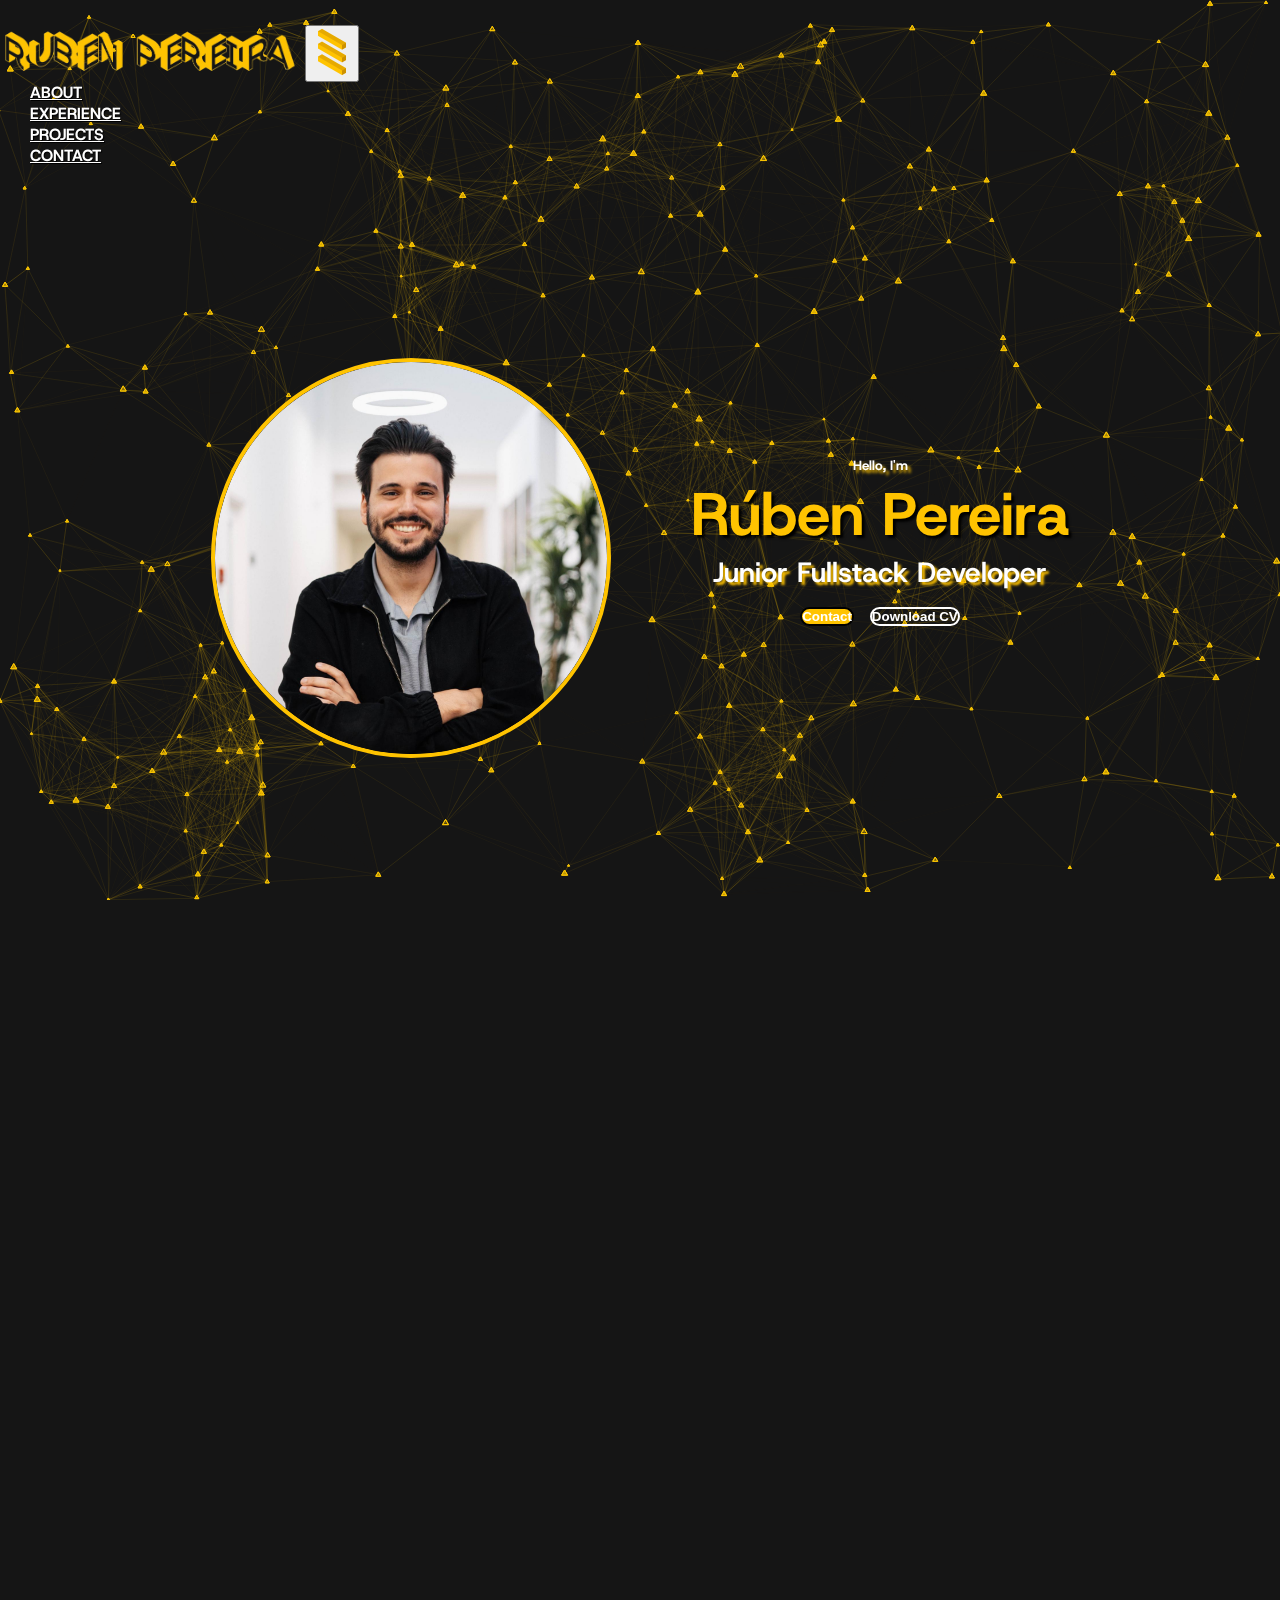
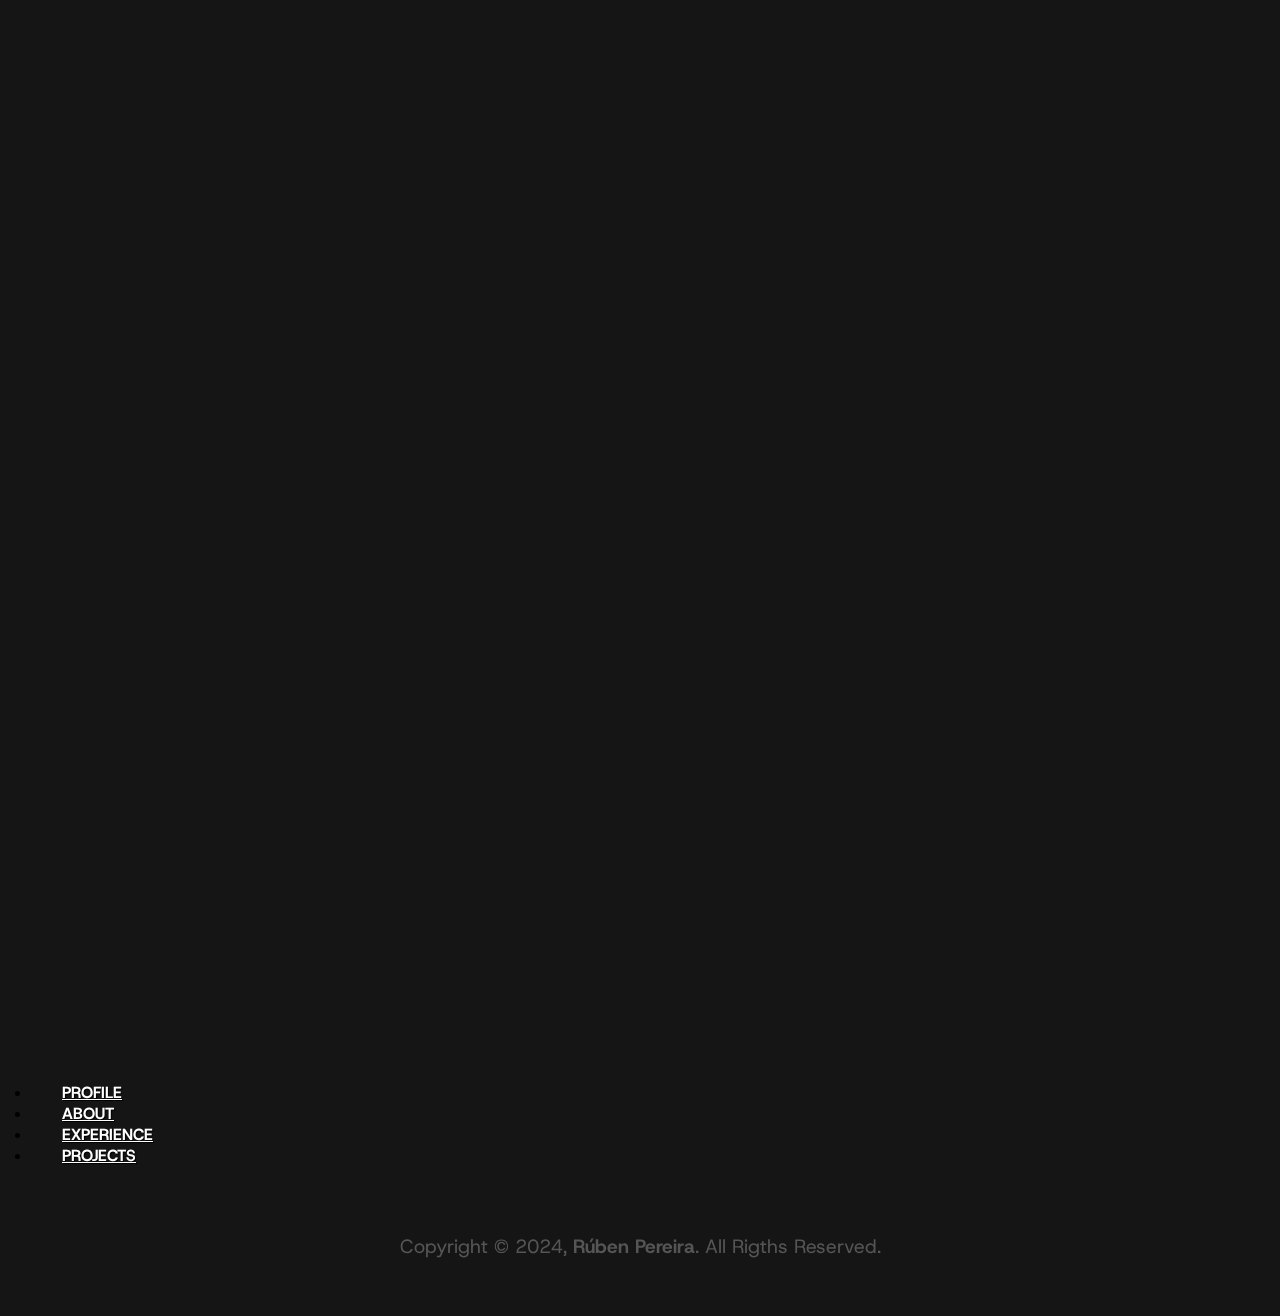
==== index.html @ df93c6d5 "WEB Individual Project" ====
<!DOCTYPE html>
<html lang="en">

<head>
  <meta charset="UTF-8" />
  <meta name="viewport" content="width=device-width, initial-scale=1.0" />
  <title>Rúben Pereira</title>
  <link rel="shortcut icon" href="./assets/favicon.ico" type="image/x-icon">
  <link rel="stylesheet" href="style.css" />
  <link rel="stylesheet" href="mediaqueries.css" />
  <link rel="stylesheet" href="https://cdn.jsdelivr.net/npm/bootstrap@4.6.2/dist/css/bootstrap.min.css" integrity="sha384-xOolHFLEh07PJGoPkLv1IbcEPTNtaed2xpHsD9ESMhqIYd0nLMwNLD69Npy4HI+N" crossorigin="anonymous">
  <link rel="preconnect" href="https://fonts.googleapis.com">
  <link rel="preconnect" href="https://fonts.gstatic.com" crossorigin>
  <link href="https://fonts.googleapis.com/css2?family=Grey+Qo&family=Host+Grotesk:ital,wght@0,300..800;1,300..800&display=swap" rel="stylesheet">
  <link rel="stylesheet" href="https://cdnjs.cloudflare.com/ajax/libs/font-awesome/6.6.0/css/all.min.css" integrity="sha512-Kc323vGBEqzTmouAECnVceyQqyqdsSiqLQISBL29aUW4U/M7pSPA/gEUZQqv1cwx4OnYxTxve5UMg5GT6L4JJg==" crossorigin="anonymous" referrerpolicy="no-referrer" />
  <link href="https://unpkg.com/aos@2.3.1/dist/aos.css" rel="stylesheet">
</head>

<body>
  <div id="bg"></div>

  <!-- Navigation Bar -->
  <nav class="navbar navbar-expand-lg container" id="navbar bar">
    <a class="navbar-brand" href="#"><img src="./assets/Logo.png" alt="Rúben Pereira" id="logo"></a>
    <button class="navbar-toggler" type="button" data-toggle="collapse" data-target="#collapsibleNavbar">
      <span><img src="./assets/Menu Bar.png" alt="Menu Bar" width="50px"></span>
    </button>
    <div class="collapse navbar-collapse" id="collapsibleNavbar">
      <ul class="navbar-nav">
        <li class="nav-item">
          <a class="nav-link" href="#about">ABOUT</a>
        </li>
        <li class="nav-item">
          <a class="nav-link" href="#experience">EXPERIENCE</a>
        </li>
        <li class="nav-item">
          <a class="nav-link" href="#projects">PROJECTS</a>
        </li>
        <li class="nav-item">
          <a class="nav-link" href="#contact">CONTACT</a>
        </li>
      </ul>
    </div>
  </nav>

  <!-- Profile Section -->
  <section id="profile">
    <div class="section__pic-container">
      <img src="./assets/Profile Pic.png" alt="Rúben Pereira" class="profile-pic" />
    </div>
    <div class="section__text">
      <h5 class="section__text__p1">Hello, I'm</h5>
      <h1 class="title">Rúben Pereira</h1>
      <p class="section__text__p2">Junior Fullstack Developer</p>
      <div class="btn-container">
        <button type="button" class="btn btn-color-1" onclick="window.location.href='./form.html'">Contact</button>
        <button type="button" class="btn btn-color-2" onclick="window.open('./assets/Curriculum Vitae.pdf')">Download CV</button>
      </div>
      <div id="socials-container">
        <a href="https://linkedin.com/in/rubengppereira/" id="socials-container"><i class="fa-brands fa-linkedin-in fa-2xl"></i></a>
        <a href="https://github.com/ruben8pereira" id="socials-container"><i class="fa-brands fa-github fa-2xl"></i></a>
      </div>
    </div>
  </section>

  <!-- About Section -->
  <section id="about" class="container" data-aos="fade-left" data-aos-duration="1500">
    <h5 class="section__text__p1">Get To Know More</h5>
    <h1 class="title">About Me</h1>
    <div class="section-container">
      <div class="section__pic-container">
        <img src="./assets/About Pic.png" alt="Rúben Pereira" class="about-pic">
      </div>
      <div class="about-details-container">
        <div class="about-containers">

          <!-- Experience Container -->
          <div class="details-container">
            <img src="./assets/Experience.png" alt="Experience" class="icon">
            <h3>Experience</h3>
            <p><1 year <br> Backend Development</p>
            <p><1 year <br> Frontend Development</p>
            <p><1 year <br> Fullstack Development</p>
          </div>

          <!-- Education Container -->
          <div class="details-container">
            <img src="./assets/Education.png" alt="Education" class="icon">
            <h3>Education</h3>
            <p>Software Developer at CESAE Digital</p>
            <p>Fullstack Programming Bootcamp at Code for All_</p>
            <p>Licentiate Degree in Biomedical Laboratory Sciences at Escola Superior de Saúde - P.PORTO</p>
          </div>
        </div>
        <div class="text-container">
          <p id="about-text">
            I'm a passionate Junior Fullstack Developer proficient in Java, JavaScript, HTML and CSS with a background
            in Biomedical Laboratory Sciences, combining a love for science and technology. <br>
            Enthusiastic about continuous learning, problem-solving, and contributing to innovative projects.
            Beyond coding, I indulge in video games, piano playing, and exploring new places. A sports and fantasy
            franchise enthusiast, drawing inspiration from Harry Potter, Star Wars, and The Lord of the Rings. <br>
            Eager to tackle complex challenges, always open to connecting for exciting collaborations and ready to put
            my diverse skills to work.
          </p>
        </div>
      </div>
    </div>
  </section>

  <!-- Experience Section -->
  <section id="experience" data-aos="fade-right" data-aos-duration="1500">
    <h5 class="section__text__p1">Explore My</h5>
    <h1 class="title">Experience</h1>
    <div class="row">

      <!-- Backend Development Card -->
      <div class="col-sm-6 mb-3 mb-sm-5">
        <div class="card details-container bg-warning experience-container">
          <div class="card-body">
            <h2 class="experience-sub-title">Backend Development</h2>
            <div class="article-container">
              <article>
                <img src="./assets/Checkmark.png" alt="Checkmark" class="icon" />
                <div>
                  <h3>Java</h3>
                  <p>Intermediate</p>
                </div>
              </article>
              <article>
                <img src="./assets/Checkmark.png" alt="Checkmark" class="icon" />
                <div>
                  <h3>MySQL</h3>
                  <p>Intermediate</p>
                </div>
              </article>
              <article>
                <img src="./assets/Checkmark.png" alt="Checkmark" class="icon" />
                <div>
                  <h3>Python</h3>
                  <p>Basic</p>
                </div>
              </article>
            </div>
          </div>
        </div>
      </div>

      <!-- Frontend Development Card -->
      <div class="col-sm-6">
        <div class="card details-container bg-warning experience-container">
          <div class="card-body">
            <h2 class="experience-sub-title">Frontend Development</h2>
            <div class="article-container">
              <article>
                <img src="./assets/Checkmark.png" alt="Checkmark" class="icon" />
                <div>
                  <h3>CSS</h3>
                  <p>Experienced</p>
                </div>
              </article>
              <article>
                <img src="./assets/Checkmark.png" alt="Checkmark" class="icon" />
                <div>
                  <h3>HTML</h3>
                  <p>Experienced</p>
                </div>
              </article>
              <article>
                <img src="./assets/Checkmark.png" alt="Checkmark" class="icon" />
                <div>
                  <h3>JavaScript</h3>
                  <p>Basic</p>
                </div>
              </article>
            </div>
          </div>
        </div>
      </div>
    </div>
  </section>

  <!-- Projects Section -->

  <section id="projects" data-aos="fade-left" data-aos-duration="1500">
    <h5 class="section__text__p1">Browse My Recent</h5>
    <h1 class="title">Projects</h1>
    <div class="experience-details-container">
      <div class="about-containers">
        <div class="details-container color-container">
          <div class="article-container">
            <img src="./assets/Map Editor.png" alt="Map Editor" class="project-img" />
          </div>
          <h2 class="experience-sub-title project-title">Map Editor</h2>
          <div class="btn-container">
            <button type="button" class="btn btn-dark" onclick="location.href='https://github.com/ruben8pereira/MapEditor'">GitHub</button>
          </div>
        </div>
        <div class="details-container color-container">
          <div class="article-container">
            <img src="./assets/Code Break Adventures.png" alt="Code Break Adventures" class="project-img" />
          </div>
          <h2 class="experience-sub-title project-title">Code Break Adventures</h2>
          <div class="btn-container">
            <button type="button" class="btn btn-dark" onclick="location.href='https://github.com/ruben8pereira/CodeBreakAdventures'">GitHub</button>
          </div>
        </div>
        <div class="details-container">
          <div class="article-container">
            <img src="./assets/TCP Chat.png" alt="TCP Chat" class="project-img" />
          </div>
          <h2 class="experience-sub-title project-title">TCP Chat</h2>
          <div class="btn-container">
            <button type="button" class="btn btn-dark" onclick="location.href='https://github.com/ruben8pereira/TCPChat'">GitHub</button>
          </div>
        </div>
      </div>
    </div>
  </section>

  <!-- Contact Section -->
  <section id="contact" data-aos="fade-up" data-aos-duration="1500">
    <h5 class="section__text__p1">Get In Touch</h5>
    <h1 class="title">Contact Me</h1>
    <div class="contact-info-upper-container">
      <div class="contact-info-container">
        <i class="fa-solid fa-envelope fa-2xl"></i><a href="mailto:nebur.pereira@gmail.com">
          <p id="contact-text">nebur.pereira@gmail.com</p>
        </a>
      </div>
      <div class="contact-info-container">
        <i class="fa-brands fa-linkedin fa-2xl"></i><a href="https://linkedin.com/in/rubengppereira">
          <p id="contact-text">rubengppereira</p>
        </a>
      </div>
    </div>
  </section>

  <!-- Footer -->
  <footer id="footer">
    <footer id="footer">
      <nav class="navbar navbar-expand-lg" id="navbar bar">
        <ul class="navbar-nav justify-content-center w-100">
          <li class="nav-item">
            <a class="nav-link" href="#">PROFILE</a>
          </li>
          <li class="nav-item">
            <a class="nav-link" href="#about">ABOUT</a>
          </li>
          <li class="nav-item">
            <a class="nav-link" href="#experience">EXPERIENCE</a>
          </li>
          <li class="nav-item">
            <a class="nav-link" href="#projects">PROJECTS</a>
          </li>
        </ul>
      </nav>
      <br>
      <div class="icons text-center">
        <a href="https://instagram.com/ruben8pereira"><i class="fa-brands fa-github fa-xl"></i></a>
        <a href="https://instagram.com/ruben8pereira"><i class="fa-brands fa-instagram fa-xl"></i></a>
      </div>
      <br>
      <div class="copyright">
        <p>Copyright &copy 2024, <strong>Rúben Pereira</strong>. All Rigths Reserved.</p>
      </div>
    </footer>

    <!-- Scripts -->
    <script src="particles.min.js"></script>
    <script src="custom.js"></script>
    <script src="https://code.jquery.com/jquery-3.2.1.slim.min.js"
      integrity="sha384-KJ3o2DKtIkvYIK3UENzmM7KCkRr/rE9/Qpg6aAZGJwFDMVNA/GpGFF93hXpG5KkN"
      crossorigin="anonymous"></script>
    <script src="https://cdn.jsdelivr.net/npm/popper.js@1.12.9/dist/umd/popper.min.js"
      integrity="sha384-ApNbgh9B+Y1QKtv3Rn7W3mgPxhU9K/ScQsAP7hUibX39j7fakFPskvXusvfa0b4Q"
      crossorigin="anonymous"></script>
    <script src="https://cdn.jsdelivr.net/npm/bootstrap@4.0.0/dist/js/bootstrap.min.js"
      integrity="sha384-JZR6Spejh4U02d8jOt6vLEHfe/JQGiRRSQQxSfFWpi1MquVdAyjUar5+76PVCmYl"
      crossorigin="anonymous"></script>
    <script src="https://unpkg.com/aos@2.3.1/dist/aos.js"></script>
    <script>
      AOS.init();
    </script>
</body>

</html>
---- style.css ----
/* INDEX.HTML AND FORM.HTML  */

/* GENERAL */

* {
    margin: 0;
    padding: 0;
    box-sizing: border-box;
}

body {
  background-color: #151515 !important;
  font-family: "Host Grotesk", sans-serif;
  height: 100%;
}

html {
  height: 100%;
  scroll-behavior: smooth;
}

p {
  color: rgb(85, 85, 85);
}

/* PARTICLES.JS BACKGROUND */

#bg {
  height: 100%;
  left: 0;
  position: fixed;
  top: 0;
  width: 100%;
  z-index: -1;
}

#bg canvas {
  display: block;
  opacity: 1;
  transform: scale(1);
  transition: opacity .5s ease, transform 1s ease;
  -ms-transform: scale(1);
  -webkit-transform: scale(1);
  -webkit-transition: opacity .5s ease, -webkit-transform 1s ease;
}

/* TRANSITION */

a, .btn {
  transition: all 0.5s ease;
}

/* NAVBAR */

#logo {
  width: 300px;
  margin-top: 15px;
}

.navbar-toggler {
  margin-top: 25px;
}

.nav-link {
  border-radius: 1rem;
  color: white;
  font-weight: bold;
  margin-top: 15px;
  margin-left: 30px;
  text-shadow: 1px 1px 1px black;
  transition: 0.5s ease;
}

.nav-link:hover {
  animation-duration: 2.5s;
  background-color: rgb(250, 195, 0);
  border-radius: 1rem;
  color: white;
  text-align: center;
  transform: scale(1.15);
  transition: 0.5s ease;
}

.icons {
  margin-left: 15px;
}

.icons img {
  margin-left: 10px;
  transition: 0.5s ease;
  cursor: pointer;
}

.icons img:hover {
  transform: translateY(-5px);
}

/* ICONS */

.icon {
  height: 2rem;
}

/* BUTTONS */

.btn {
  border-radius: 1rem;
  color: white;
  font-weight: bold;
  transition: 0.5s ease;
}

.btn-color-1 {
  background-color: rgb(255, 195, 0) !important;
  border: rgb(0, 0, 0) 0.15rem solid !important;
}

.btn-color-1,
.btn-color-2 {
  border: white 0.15rem solid !;
  border-radius: 1rem !important;
  transition: 0.25s ease !important;
}

.btn-color-1,
.btn-color-2:hover {
  background-color: rgb(250, 195, 0);
  transition: 0.25s ease;
}

.btn-color-1:hover {
  border: white 0.15rem solid !important;
  color: white !important;
  cursor: pointer;
  transition: 0.25s ease;
}

.btn-color-2 {
  background: none;
  border: white 0.15rem solid !important;
  color: white !important;
}

.btn-color-2:hover {
  border: rgb(0, 0, 0) 0.15rem solid !important;
  color: rgb(0, 0, 0) !important;
  cursor: pointer;
}

.btn-container {
  display: flex;
  gap: 1rem;
  justify-content: center;
}

.btn-dark {
  border-radius: 1rem !important;
}

/* SECTIONS */

section {
  box-sizing: border-box;
  height: 96vh;
  margin: 0 10rem;
  min-height: fit-content;
  padding-top: 4vh;
}

.section-container {
  display: flex;
  margin-top: 10rem;;
}

/* PROFILE SECTION */

#profile {
  display: flex;
  gap: 5rem;
  height: 80vh;
  justify-content: center;
}

 #profile #socials-container {
  color: rgb(255, 195, 0);
  display: flex;
  gap: 1rem;
  justify-content: center;
  margin-top: 1rem;
  text-decoration: none;
}

#my-icons {
  transition: 0.5s ease;
}

#my-icons img {
  transition: 0.5s ease;
}

.profile-pic {
  border: rgb(255, 195, 0) 0.25rem solid;
  border-radius: 50%;
}

.section__pic-container {
  /* border: rgb(255, 195, 0) 0.25rem solid;
  border-radius: 50%; */
  display: flex;
  height: 400px;
  margin: auto 0;
  width: 400px;
  transition: 1s ease;
}

.section__pic-container:hover {
  transform: scale(1.15);
  transition: 1s ease;
}

.section__text {
  align-self: center;
  text-align: center;
}

.section__text p {
  font-weight: 600;
}

.section__text__p1 {
  text-align: center;
  color: white;
  font: size 75px;
  font-weight: bold;
  text-shadow: 3px 3px 3px rgb(255, 195, 0);
}

.section__text__p2 {
  font-size: 1.75rem;
  margin-bottom: 1rem;
  color: white;
  font-weight: bold;
  text-shadow: 2.5px 2.5px 2.5px rgb(255, 195, 0);
}

.title {
  font-size: 3rem;
  text-align: center;
  font-size: 60px;
  color: rgb(255, 195, 0);
  text-shadow: 2.5px 2.5px 2.5px black;
  font-weight: bold;
}

/* ABOUT SECTION */

#about {
  position: relative;
}

#about-text {
  color: white;
}


.about-containers {
  gap: 2rem;
  margin-bottom: 2rem;
  margin-top: -7.5rem;
}

.about-containers,
.about-details-container {
  display: flex;
}

.about-details-container {
  flex-direction: column;
  justify-content: center;
}

.about-pic {
  border: rgb(255, 195, 0) 0.25rem solid;
  border-radius: 35%;
}

.details-container {
  background: rgb(250, 195, 0);
  border: rgb(0, 0, 0) 0.25rem solid;
  border-radius: 1.5rem;
  flex: 1;
  padding: 1.5rem;
  text-align: center;
  transition: 0.5s ease;
}

.details-container:hover {
  transform: translateY(-15px);
  transition: 0.5s ease;
}

.section-container {
  margin-top: 7.5rem;;
  gap: 5rem;
  height: 80%;
}

.text-container {
  text-align: justify;
}

/* EXPERIENCE SECTION */

#experience {
  position: relative;
}

.article {
  display: flex;
  gap: 0.5rem;;
  justify-content: space-around;
  width: 10rem;
}

.article .icon {
  cursor: default;
}

.article-container {
  display: flex;
  flex-direction: row;
  flex-wrap: wrap;
  gap: 2.5rem;
  justify-content: space-around;
  text-align: initial;
}

.experience-container {
  border: rgb(0, 0, 0) 0.25rem solid !important;
  border-radius: 1.5rem !important;
  margin-bottom: 7.5rem;
  margin-top: 2rem;
}

.experience-details-container {
  display: flex;
  flex-direction: column;
  justify-content: center;
}

.experience-sub-title {
  color: rgb(85, 85, 85);
  font-size: 1.75rem;
  font-weight: 600;
  margin-bottom: 2rem;
}

/* PROJECTS SECTION */

#projects {
  position: relative;
}

#projects .details-container {
  transition: 0.5s ease;
}

#projects .details-container:hover {
  transform: scale(1.1);
  transition: 0.5s ease;
}

#projects .experience-details-container {
  margin-top: 10rem;
}

.project-img{
  border-radius: 2rem;
  height: 90%;
  width: 90%;
}

.project-title {
  color: black;
  margin: 1rem;
}

/* CONTACT */

#contact {
  display: flex;
  flex-direction: column;
  height: 70vh;
  justify-content: center;
}

#contact a {
  text-decoration: none;
}

#contact #socials-container {
  color: rgb(255, 195, 0);
  display: flex;
  gap: 1rem;
  justify-content: center;
  margin-top: 0.5rem;
}

#contact-text {
  transition: 0.5s ease;
}

#contact-text:hover {
  transform: translateY(-10px);
  transition: 0.5s ease;
}

.contact-info-container {
  align-items: center;
  display: flex;
  flex-direction: row;
  gap: 0.5rem;
  justify-content: center;
  margin: 1rem;
}

.contact-info-container, p {
  font-size: larger;
}

.contact-info-container, fa-brands {
  margin-bottom: -7.5px;
  align-items: first baseline;
}

.contact-info-upper-container {
  background: rgb(250, 195, 0);
  border: rgb(0, 0, 0) 0.25rem solid;
  border-radius: 2rem;
  display: flex;
  flex-direction: row;
  justify-content: center;
  margin: 1.5rem auto;
  padding: 0.5rem;
  transition: 0.5s ease;
}

.contact-info-upper-container:hover {
  transform: scale(1.1);
  transition: 0.5s ease;
}

/* FOOTER SECTION */

footer {
  height: 26vh;
  margin: 0 1rem;
}

footer p {
  text-align: center;
}

.icons i {
color: rgb(255, 195, 0);
    border-radius: 50px;
    padding: 5px;
    font-size: 20px;
    transition: 0.5s;
    cursor: pointer;
}

/* FORM SECTION */

form {
  transition: 0.5s ease;
}

form:hover {
  transform: translateY(-50px) scale(1.1);
  transition: 0.5s ease;
}
---- mediaqueries.css ----
@media screen and (max-width: 1400px) {
    #profile {
        height: 83vh;
        margin-bottom: 6rem;
    }

    .about-containers {
        flex-wrap: wrap;
    }

    .text-container {
        text-align: justify;
    }
}

@media screen and (max-width: 1200px) {
    section {
        margin: 0 5%;
    }

    section,
    .section-container {
        height: fit-content;
    }

    #desktop-nav {
        display: none;
    }

    #experience,
    .experience-details-container {
        margin-top: 2rem;
    }

    #profile,
    .section-container {
        display: block;
    }

    #projects .experience-details-container {
        margin-top: 2.5rem;
      }

    .about-containers {
        margin-top: 0;
    }

    #about .about-details-container {
        margin-top: 10rem;
    }


    .section-container {
        margin-top: 2.5rem;
    }

    .section__pic-container {
        height: 275px;
        margin: 0 auto 2rem;
        width: 275px;
    }

    .text-container {
        text-align: justify;
    }
}

@media screen and (max-width: 775px) {

    #projects .experience-details-container {
        margin-top: 2rem;
    }
}

@media screen and (max-width: 600px) {
    article {
        font-size: 1rem;
    }

    footer nav {
        height: fit-content;
        margin-bottom: 2rem;
    }

    #contact {
        margin-top: 5rem;
    }

    #contact,
    footer {
        height: 40vh;
    }

    #profile {
        height: 83vh;
        margin-bottom: 0;
    }

    .about-containers,
    .contact-info-upper-container,
    .btn-container {
        flex-wrap: wrap;
    }

    .contact-info-container {
        margin: 0;
        margin-top: 1.5rem;
    }

    .contact-info-container p,
    .nav-links li a {
        font-size: 1rem;
    }

    .experience-container {
        border: rgb(0, 0, 0) 0.25rem solid !important;
        border-radius: 1.5rem !important;
        margin-bottom: 1rem;
        margin-top: 1rem;
    }

    .experience-sub-title {
        font-size: 1.25rem;
    }

    .logo {
        font-size: 1.5rem;
    }

    .nav-links {
        flex-direction: column;
        gap: 0.5rem;
        text-align: center !important;
    }

    .section-container {
        margin-top: 2.5rem;
    }

    .section__pic-container {
        height: 46vw;
        justify-content: center;
        width: auto;
    }

    .section__text__p2 {
        font-size: 1.25rem;
    }

    .text-container {
        text-align: justify;
    }

    .title {
        font-size: 2rem;
    }
}

@media screen and (max-width: 425px) {

    #logo {
        width: 250px;
        margin-top: 15px;
    }

}

@media screen and (max-width: 375px) {

    #logo {
        width: 10rem;
        margin-top: 15px;
    }

    #projects .experience-details-container {
        margin-top: 2rem;
    }

}
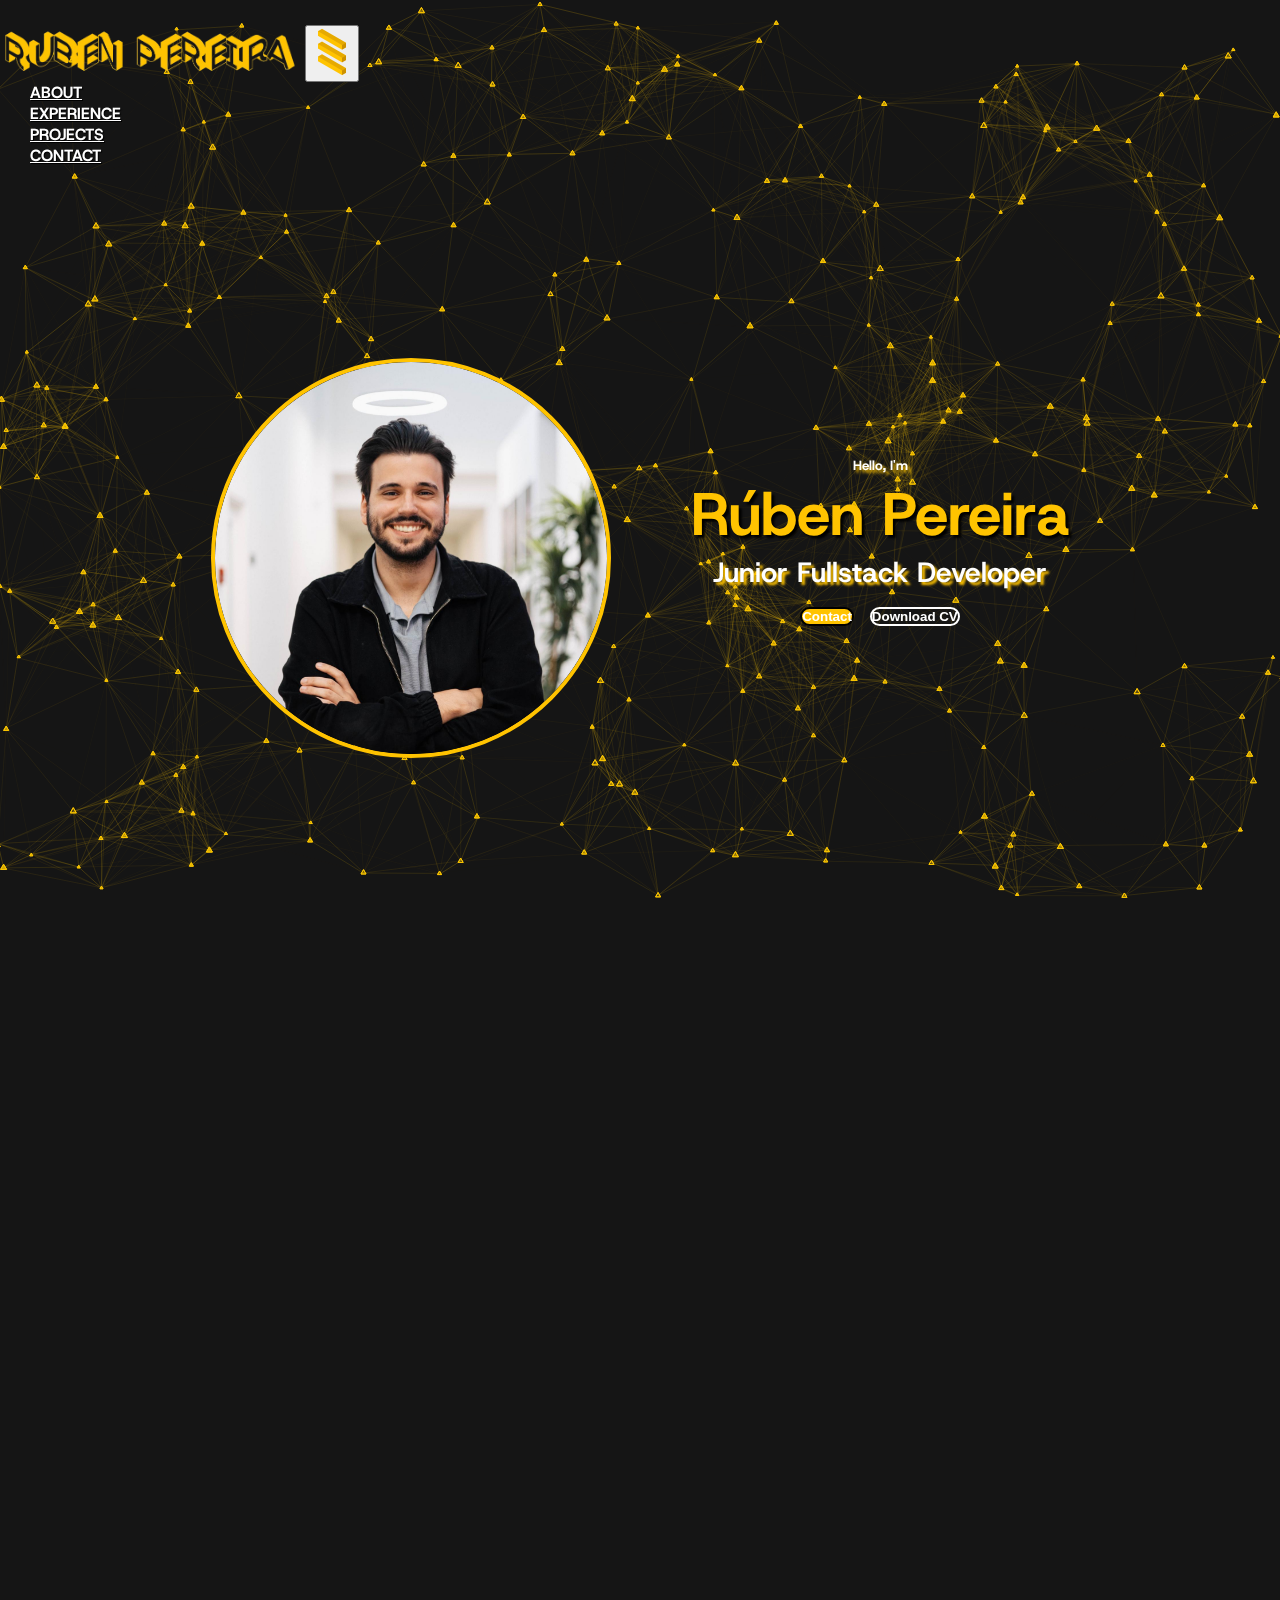
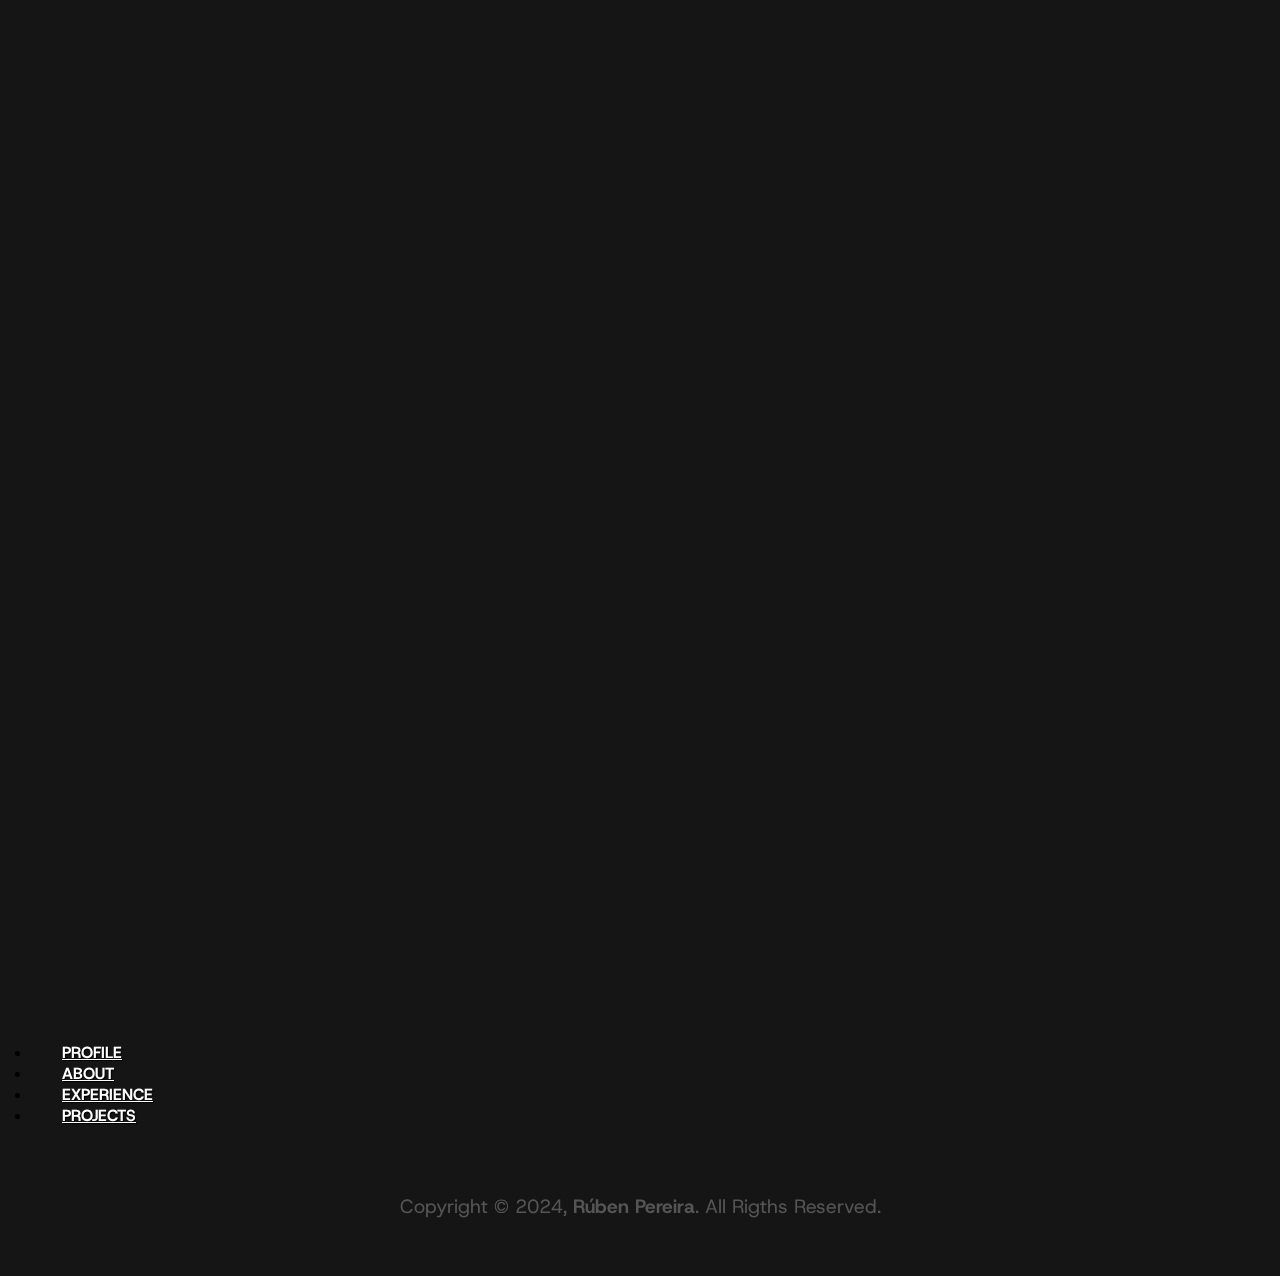
==== commit b253f62e: "WEB Individual Project Final" ====
--- a/index.html
+++ b/index.html
@@ -64,7 +64,7 @@
   </section>
 
   <!-- About Section -->
-  <section id="about" class="container" data-aos="fade-left" data-aos-duration="1500">
+  <section id="about" class="container" data-aos="fade-up" data-aos-duration="1500">
     <h5 class="section__text__p1">Get To Know More</h5>
     <h1 class="title">About Me</h1>
     <div class="section-container">
@@ -108,7 +108,7 @@
   </section>
 
   <!-- Experience Section -->
-  <section id="experience" data-aos="fade-right" data-aos-duration="1500">
+  <section id="experience" data-aos="fade-up" data-aos-duration="1500">
     <h5 class="section__text__p1">Explore My</h5>
     <h1 class="title">Experience</h1>
     <div class="row">
@@ -181,7 +181,7 @@
 
   <!-- Projects Section -->
 
-  <section id="projects" data-aos="fade-left" data-aos-duration="1500">
+  <section id="projects" data-aos="fade-up" data-aos-duration="1500">
     <h5 class="section__text__p1">Browse My Recent</h5>
     <h1 class="title">Projects</h1>
     <div class="experience-details-container">
--- a/style.css
+++ b/style.css
@@ -266,7 +266,6 @@
 .about-containers {
   gap: 2rem;
   margin-bottom: 2rem;
-  margin-top: -7.5rem;
 }
 
 .about-containers,
@@ -300,7 +299,7 @@
 }
 
 .section-container {
-  margin-top: 7.5rem;;
+  margin-top: 5rem;;
   gap: 5rem;
   height: 80%;
 }
@@ -313,6 +312,7 @@
 
 #experience {
   position: relative;
+  padding-top: 10rem;
 }
 
 .article {
@@ -359,6 +359,7 @@
 
 #projects {
   position: relative;
+  padding-top: 7.55rem;
 }
 
 #projects .details-container {
@@ -371,7 +372,7 @@
 }
 
 #projects .experience-details-container {
-  margin-top: 10rem;
+  margin-top: 5rem;
 }
 
 .project-img{
--- a/mediaqueries.css
+++ b/mediaqueries.css
@@ -40,15 +40,6 @@
     #projects .experience-details-container {
         margin-top: 2.5rem;
       }
-
-    .about-containers {
-        margin-top: 0;
-    }
-
-    #about .about-details-container {
-        margin-top: 10rem;
-    }
-
 
     .section-container {
         margin-top: 2.5rem;
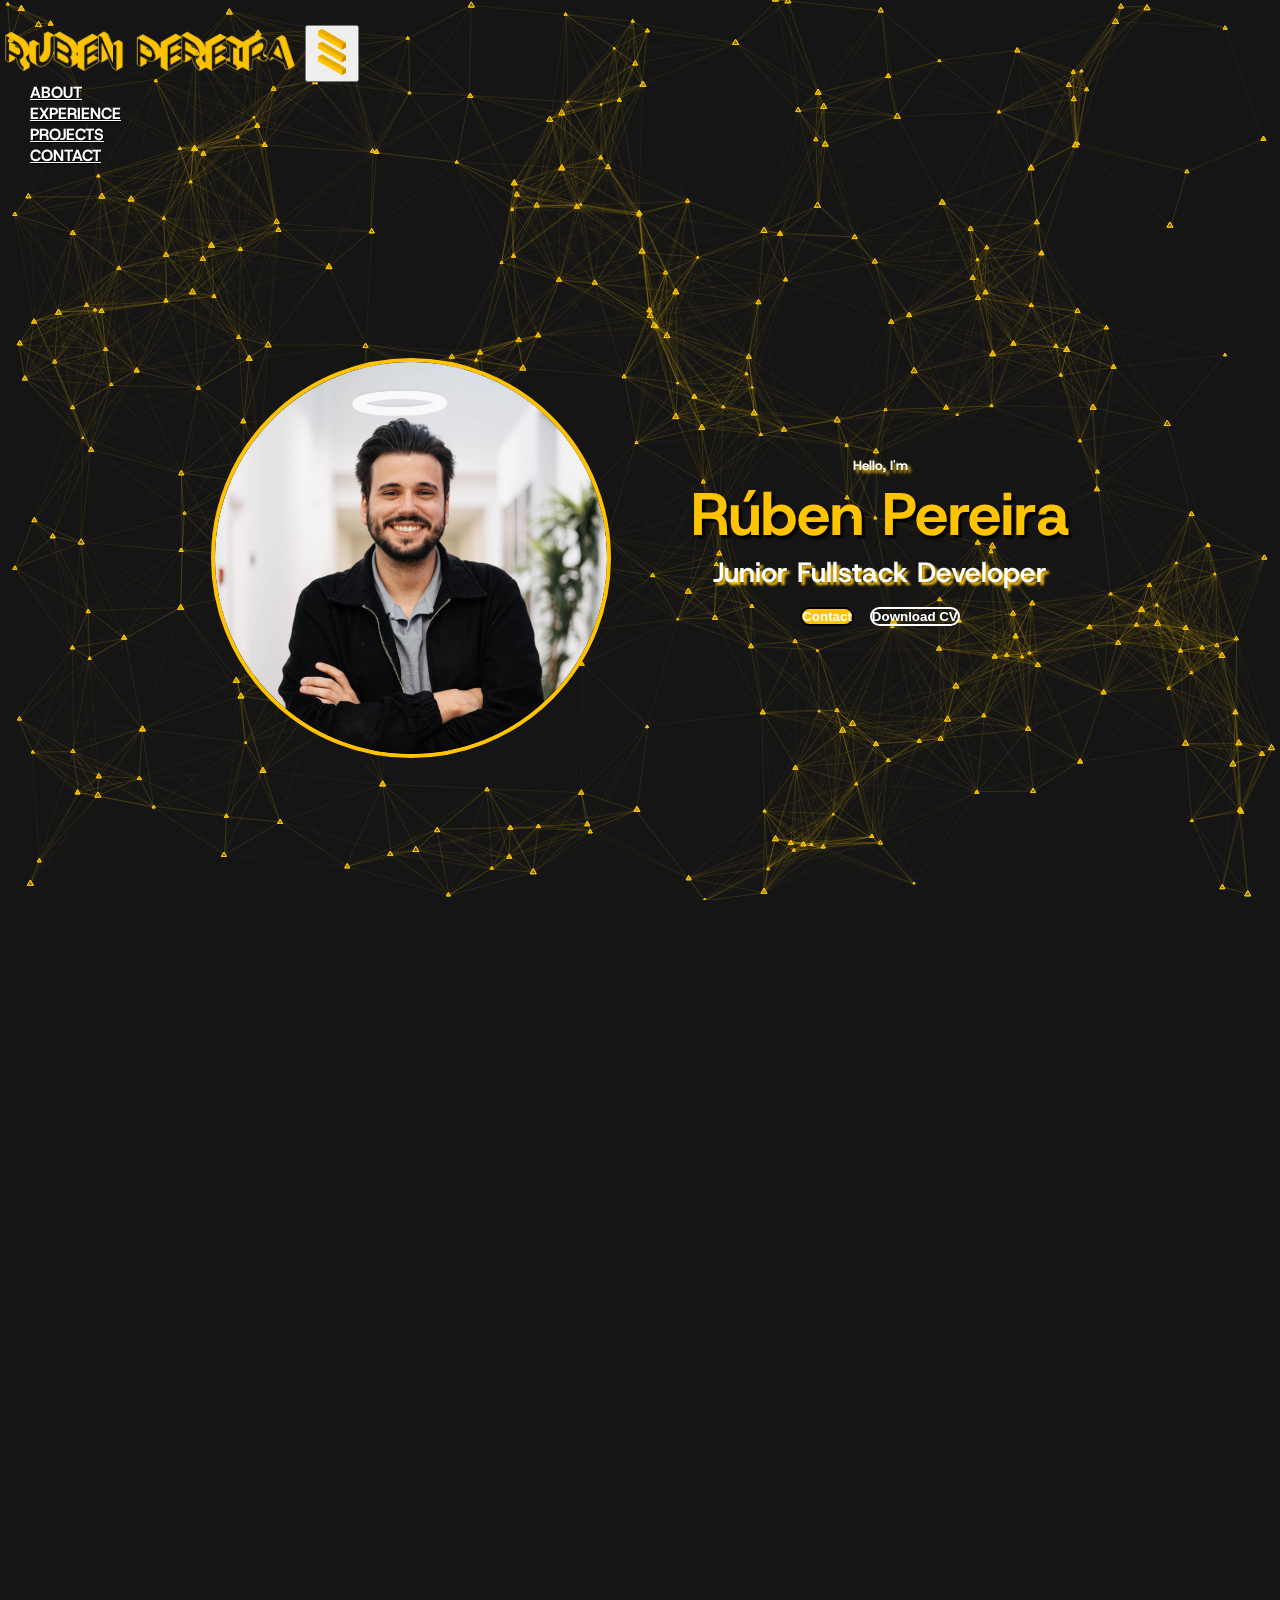
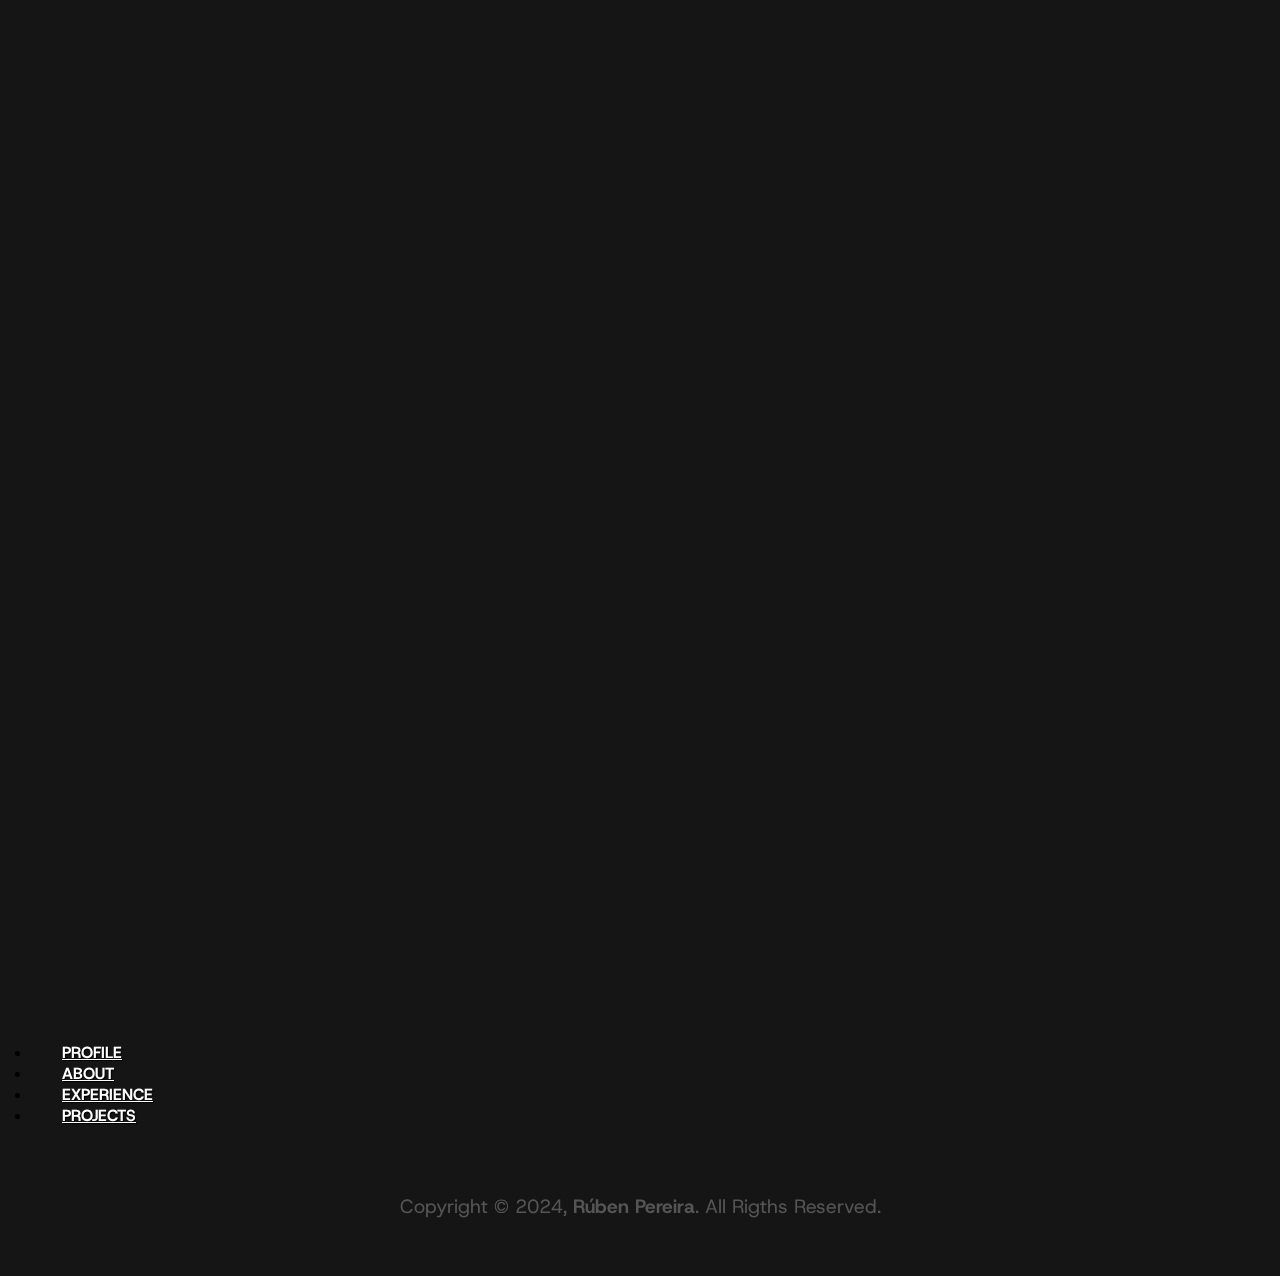
==== commit 7ac49ab5: "Update index.html" ====
--- a/index.html
+++ b/index.html
@@ -89,7 +89,7 @@
             <h3>Education</h3>
             <p>Software Developer at CESAE Digital</p>
             <p>Fullstack Programming Bootcamp at Code for All_</p>
-            <p>Licentiate Degree in Biomedical Laboratory Sciences at Escola Superior de Saúde - P.PORTO</p>
+            <p>Biomedical Laboratory Sciences at Escola Superior de Saúde - P.PORTO</p>
           </div>
         </div>
         <div class="text-container">
@@ -129,8 +129,22 @@
               <article>
                 <img src="./assets/Checkmark.png" alt="Checkmark" class="icon" />
                 <div>
+                  <h3>Laravel</h3>
+                  <p>Intermediate</p>
+                </div>
+              </article>
+              <article>
+                <img src="./assets/Checkmark.png" alt="Checkmark" class="icon" />
+                <div>
                   <h3>MySQL</h3>
                   <p>Intermediate</p>
+                </div>
+              </article>
+              <article>
+                <img src="./assets/Checkmark.png" alt="Checkmark" class="icon" />
+                <div>
+                  <h3>Node.js</h3>
+                  <p>Basic</p>
                 </div>
               </article>
               <article>
@@ -169,7 +183,14 @@
                 <img src="./assets/Checkmark.png" alt="Checkmark" class="icon" />
                 <div>
                   <h3>JavaScript</h3>
-                  <p>Basic</p>
+                  <p>Intermediate</p>
+                </div>
+              </article>
+              <article>
+                <img src="./assets/Checkmark.png" alt="Checkmark" class="icon" />
+                <div>
+                  <h3>React.js</h3>
+                  <p>Intermediate</p>
                 </div>
               </article>
             </div>
@@ -283,4 +304,4 @@
     </script>
 </body>
 
-</html>+</html>
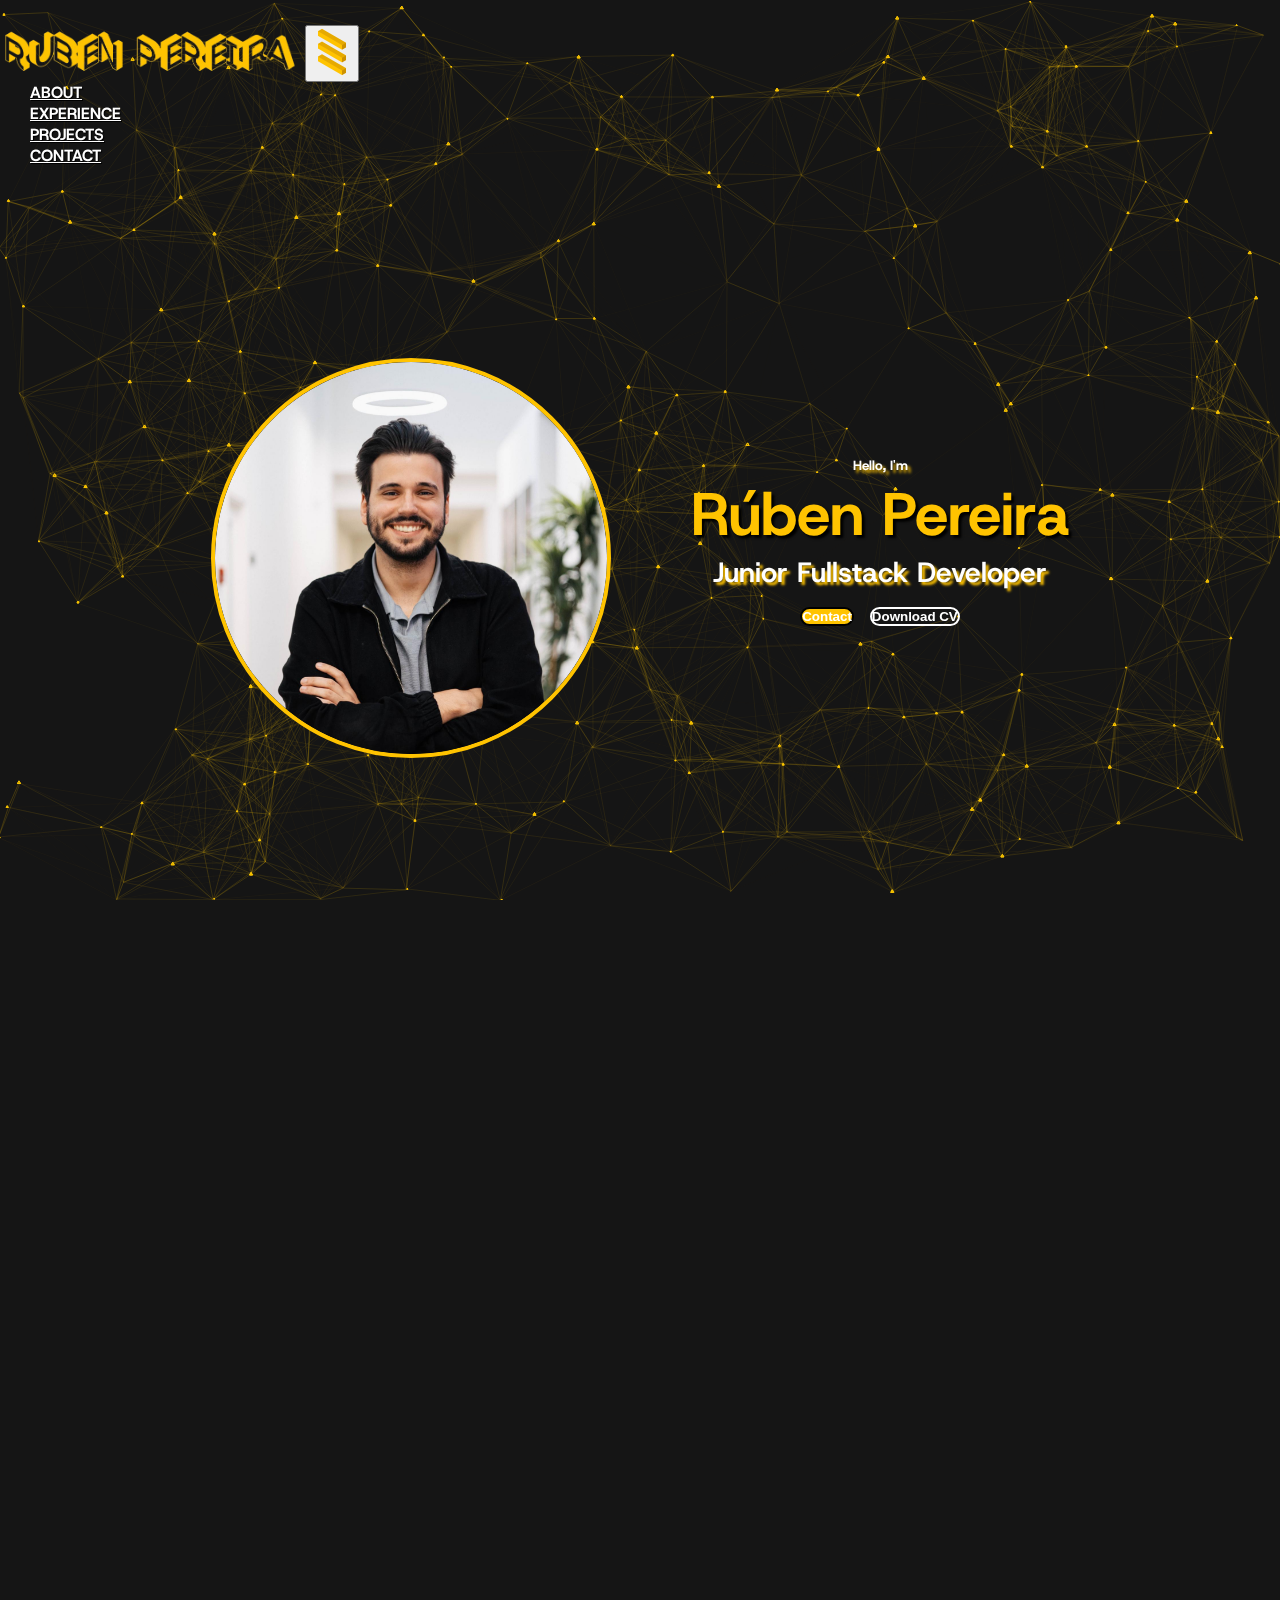
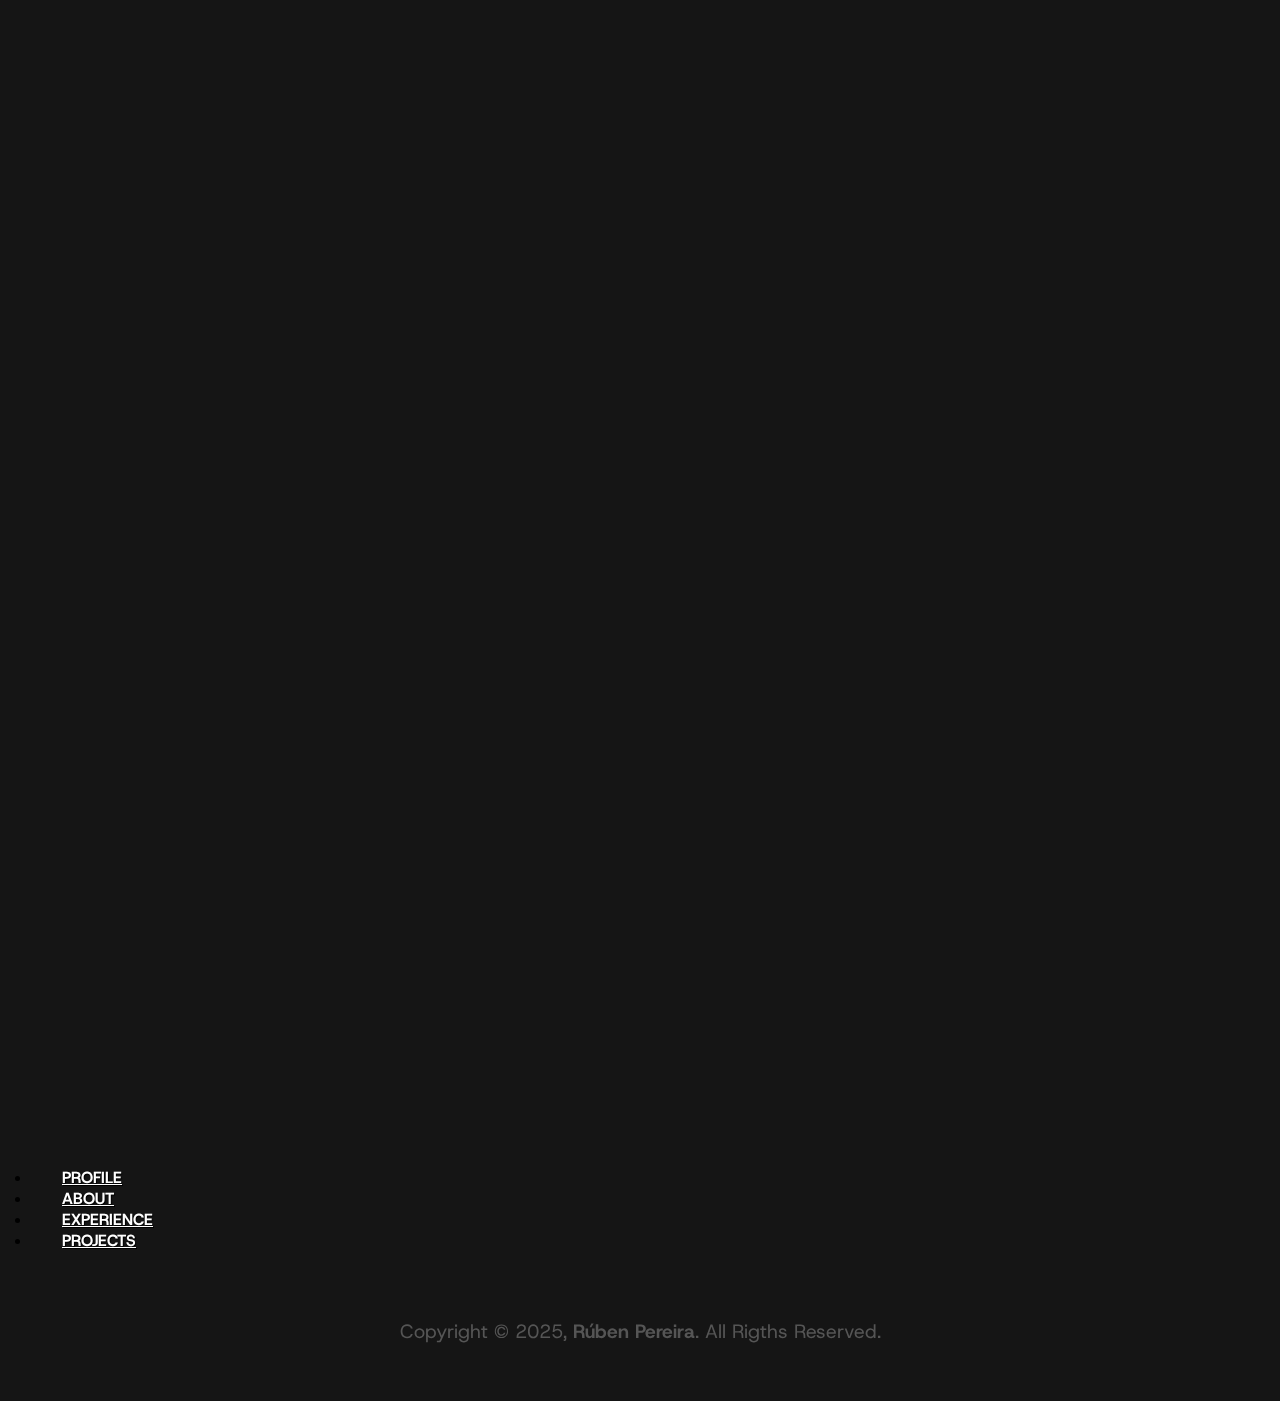
==== commit 77c0b1ca: "Design Improvements" ====
--- a/index.html
+++ b/index.html
@@ -8,11 +8,16 @@
   <link rel="shortcut icon" href="./assets/favicon.ico" type="image/x-icon">
   <link rel="stylesheet" href="style.css" />
   <link rel="stylesheet" href="mediaqueries.css" />
-  <link rel="stylesheet" href="https://cdn.jsdelivr.net/npm/bootstrap@4.6.2/dist/css/bootstrap.min.css" integrity="sha384-xOolHFLEh07PJGoPkLv1IbcEPTNtaed2xpHsD9ESMhqIYd0nLMwNLD69Npy4HI+N" crossorigin="anonymous">
+  <link rel="stylesheet" href="https://cdn.jsdelivr.net/npm/bootstrap@4.6.2/dist/css/bootstrap.min.css"
+    integrity="sha384-xOolHFLEh07PJGoPkLv1IbcEPTNtaed2xpHsD9ESMhqIYd0nLMwNLD69Npy4HI+N" crossorigin="anonymous">
   <link rel="preconnect" href="https://fonts.googleapis.com">
   <link rel="preconnect" href="https://fonts.gstatic.com" crossorigin>
-  <link href="https://fonts.googleapis.com/css2?family=Grey+Qo&family=Host+Grotesk:ital,wght@0,300..800;1,300..800&display=swap" rel="stylesheet">
-  <link rel="stylesheet" href="https://cdnjs.cloudflare.com/ajax/libs/font-awesome/6.6.0/css/all.min.css" integrity="sha512-Kc323vGBEqzTmouAECnVceyQqyqdsSiqLQISBL29aUW4U/M7pSPA/gEUZQqv1cwx4OnYxTxve5UMg5GT6L4JJg==" crossorigin="anonymous" referrerpolicy="no-referrer" />
+  <link
+    href="https://fonts.googleapis.com/css2?family=Grey+Qo&family=Host+Grotesk:ital,wght@0,300..800;1,300..800&display=swap"
+    rel="stylesheet">
+  <link rel="stylesheet" href="https://cdnjs.cloudflare.com/ajax/libs/font-awesome/6.6.0/css/all.min.css"
+    integrity="sha512-Kc323vGBEqzTmouAECnVceyQqyqdsSiqLQISBL29aUW4U/M7pSPA/gEUZQqv1cwx4OnYxTxve5UMg5GT6L4JJg=="
+    crossorigin="anonymous" referrerpolicy="no-referrer" />
   <link href="https://unpkg.com/aos@2.3.1/dist/aos.css" rel="stylesheet">
 </head>
 
@@ -53,11 +58,13 @@
       <h1 class="title">Rúben Pereira</h1>
       <p class="section__text__p2">Junior Fullstack Developer</p>
       <div class="btn-container">
-        <button type="button" class="btn btn-color-1" onclick="window.location.href='./form.html'">Contact</button>
-        <button type="button" class="btn btn-color-2" onclick="window.open('./assets/Curriculum Vitae.pdf')">Download CV</button>
+        <button type="button" class="btn btn-color-1" onclick="window.location.href='#contact'">Contact</button>
+        <button type="button" class="btn btn-color-2" onclick="window.open('./assets/Curriculum Vitae.pdf')">Download
+          CV</button>
       </div>
       <div id="socials-container">
-        <a href="https://linkedin.com/in/rubengppereira/" id="socials-container"><i class="fa-brands fa-linkedin-in fa-2xl"></i></a>
+        <a href="https://linkedin.com/in/rubengppereira/" id="socials-container"><i
+            class="fa-brands fa-linkedin-in fa-2xl"></i></a>
         <a href="https://github.com/ruben8pereira" id="socials-container"><i class="fa-brands fa-github fa-2xl"></i></a>
       </div>
     </div>
@@ -78,18 +85,24 @@
           <div class="details-container">
             <img src="./assets/Experience.png" alt="Experience" class="icon">
             <h3>Experience</h3>
-            <p><1 year <br> Backend Development</p>
-            <p><1 year <br> Frontend Development</p>
-            <p><1 year <br> Fullstack Development</p>
+            <p>
+              1 year <br> Backend Development
+            </p>
+            <p>
+              1 year <br> Frontend Development
+            </p>
+            <p>
+              1 year <br> Fullstack Development
+            </p>
           </div>
 
           <!-- Education Container -->
           <div class="details-container">
             <img src="./assets/Education.png" alt="Education" class="icon">
             <h3>Education</h3>
-            <p>Software Developer at CESAE Digital</p>
+            <p>Software Development at CESAE Digital</p>
             <p>Fullstack Programming Bootcamp at Code for All_</p>
-            <p>Biomedical Laboratory Sciences at Escola Superior de Saúde - P.PORTO</p>
+            <p>Biomedical Laboratory Sciences at Escola Superior de Saúde - P.PORTO (Frequency)</p>
           </div>
         </div>
         <div class="text-container">
@@ -112,7 +125,6 @@
     <h5 class="section__text__p1">Explore My</h5>
     <h1 class="title">Experience</h1>
     <div class="row">
-
       <!-- Backend Development Card -->
       <div class="col-sm-6 mb-3 mb-sm-5">
         <div class="card details-container bg-warning experience-container">
@@ -143,6 +155,13 @@
               <article>
                 <img src="./assets/Checkmark.png" alt="Checkmark" class="icon" />
                 <div>
+                  <h3>PHP</h3>
+                  <p>Intermediate</p>
+                </div>
+              </article>
+              <article>
+                <img src="./assets/Checkmark.png" alt="Checkmark" class="icon" />
+                <div>
                   <h3>Node.js</h3>
                   <p>Basic</p>
                 </div>
@@ -168,6 +187,13 @@
               <article>
                 <img src="./assets/Checkmark.png" alt="Checkmark" class="icon" />
                 <div>
+                  <h3>Bootstrap</h3>
+                  <p>Experienced</p>
+                </div>
+              </article>
+              <article>
+                <img src="./assets/Checkmark.png" alt="Checkmark" class="icon" />
+                <div>
                   <h3>CSS</h3>
                   <p>Experienced</p>
                 </div>
@@ -191,6 +217,52 @@
                 <div>
                   <h3>React.js</h3>
                   <p>Intermediate</p>
+                </div>
+              </article>
+            </div>
+          </div>
+        </div>
+      </div>
+      
+      <!-- Other Skills Card - Now centered below the other cards -->
+      <div class="col-sm-6 mx-auto mt-3">
+        <div class="card details-container bg-warning experience-container">
+          <div class="card-body">
+            <h2 class="experience-sub-title">Other Skills</h2>
+            <div class="article-container">
+              <article>
+                <img src="./assets/Checkmark.png" alt="Checkmark" class="icon" />
+                <div>
+                  <h3>Agile Methodologies</h3>
+                  <p>Experienced</p>
+                </div>
+              </article>
+              <article>
+                <img src="./assets/Checkmark.png" alt="Checkmark" class="icon" />
+                <div>
+                  <h3>Git</h3>
+                  <p>Experienced</p>
+                </div>
+              </article>
+              <article>
+                <img src="./assets/Checkmark.png" alt="Checkmark" class="icon" />
+                <div>
+                  <h3>Kotlin (Android)</h3>
+                  <p>Basic</p>
+                </div>
+              </article>
+              <article>
+                <img src="./assets/Checkmark.png" alt="Checkmark" class="icon" />
+                <div>
+                  <h3>Swift (iOS)</h3>
+                  <p>Basic</p>
+                </div>
+              </article>
+              <article>
+                <img src="./assets/Checkmark.png" alt="Checkmark" class="icon" />
+                <div>
+                  <h3>RESTful APIs</h3>
+                  <p>Basic</p>
                 </div>
               </article>
             </div>
@@ -213,7 +285,8 @@
           </div>
           <h2 class="experience-sub-title project-title">Map Editor</h2>
           <div class="btn-container">
-            <button type="button" class="btn btn-dark" onclick="location.href='https://github.com/ruben8pereira/MapEditor'">GitHub</button>
+            <button type="button" class="btn btn-dark"
+              onclick="location.href='https://github.com/ruben8pereira/MapEditor'">GitHub</button>
           </div>
         </div>
         <div class="details-container color-container">
@@ -222,7 +295,8 @@
           </div>
           <h2 class="experience-sub-title project-title">Code Break Adventures</h2>
           <div class="btn-container">
-            <button type="button" class="btn btn-dark" onclick="location.href='https://github.com/ruben8pereira/CodeBreakAdventures'">GitHub</button>
+            <button type="button" class="btn btn-dark"
+              onclick="location.href='https://github.com/ruben8pereira/CodeBreakAdventures'">GitHub</button>
           </div>
         </div>
         <div class="details-container">
@@ -231,7 +305,8 @@
           </div>
           <h2 class="experience-sub-title project-title">TCP Chat</h2>
           <div class="btn-container">
-            <button type="button" class="btn btn-dark" onclick="location.href='https://github.com/ruben8pereira/TCPChat'">GitHub</button>
+            <button type="button" class="btn btn-dark"
+              onclick="location.href='https://github.com/ruben8pereira/TCPChat'">GitHub</button>
           </div>
         </div>
       </div>
@@ -282,7 +357,7 @@
       </div>
       <br>
       <div class="copyright">
-        <p>Copyright &copy 2024, <strong>Rúben Pereira</strong>. All Rigths Reserved.</p>
+        <p>Copyright &copy 2025, <strong>Rúben Pereira</strong>. All Rigths Reserved.</p>
       </div>
     </footer>
 
@@ -304,4 +379,4 @@
     </script>
 </body>
 
-</html>
+</html>--- a/style.css
+++ b/style.css
@@ -179,6 +179,7 @@
   gap: 5rem;
   height: 80vh;
   justify-content: center;
+  margin-bottom: 5rem;
 }
 
  #profile #socials-container {
@@ -338,7 +339,6 @@
 .experience-container {
   border: rgb(0, 0, 0) 0.25rem solid !important;
   border-radius: 1.5rem !important;
-  margin-bottom: 7.5rem;
   margin-top: 2rem;
 }
 
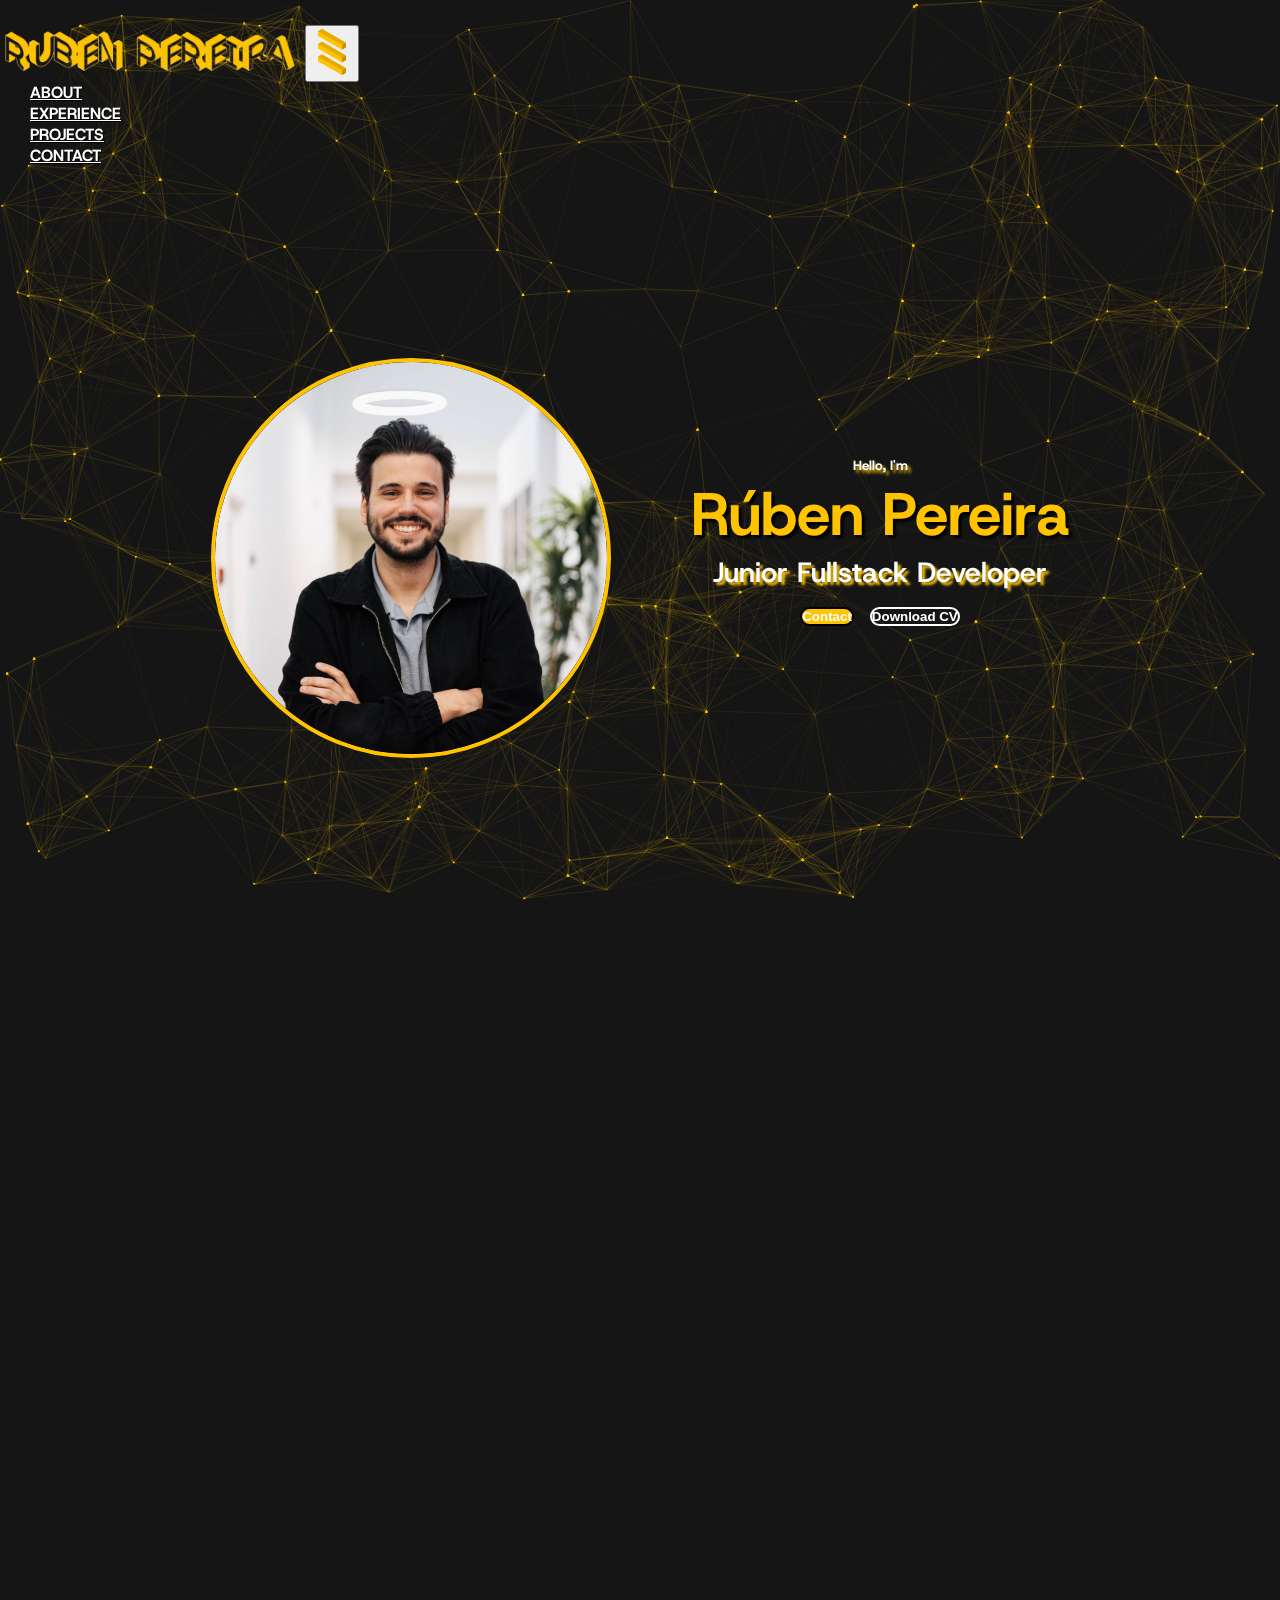
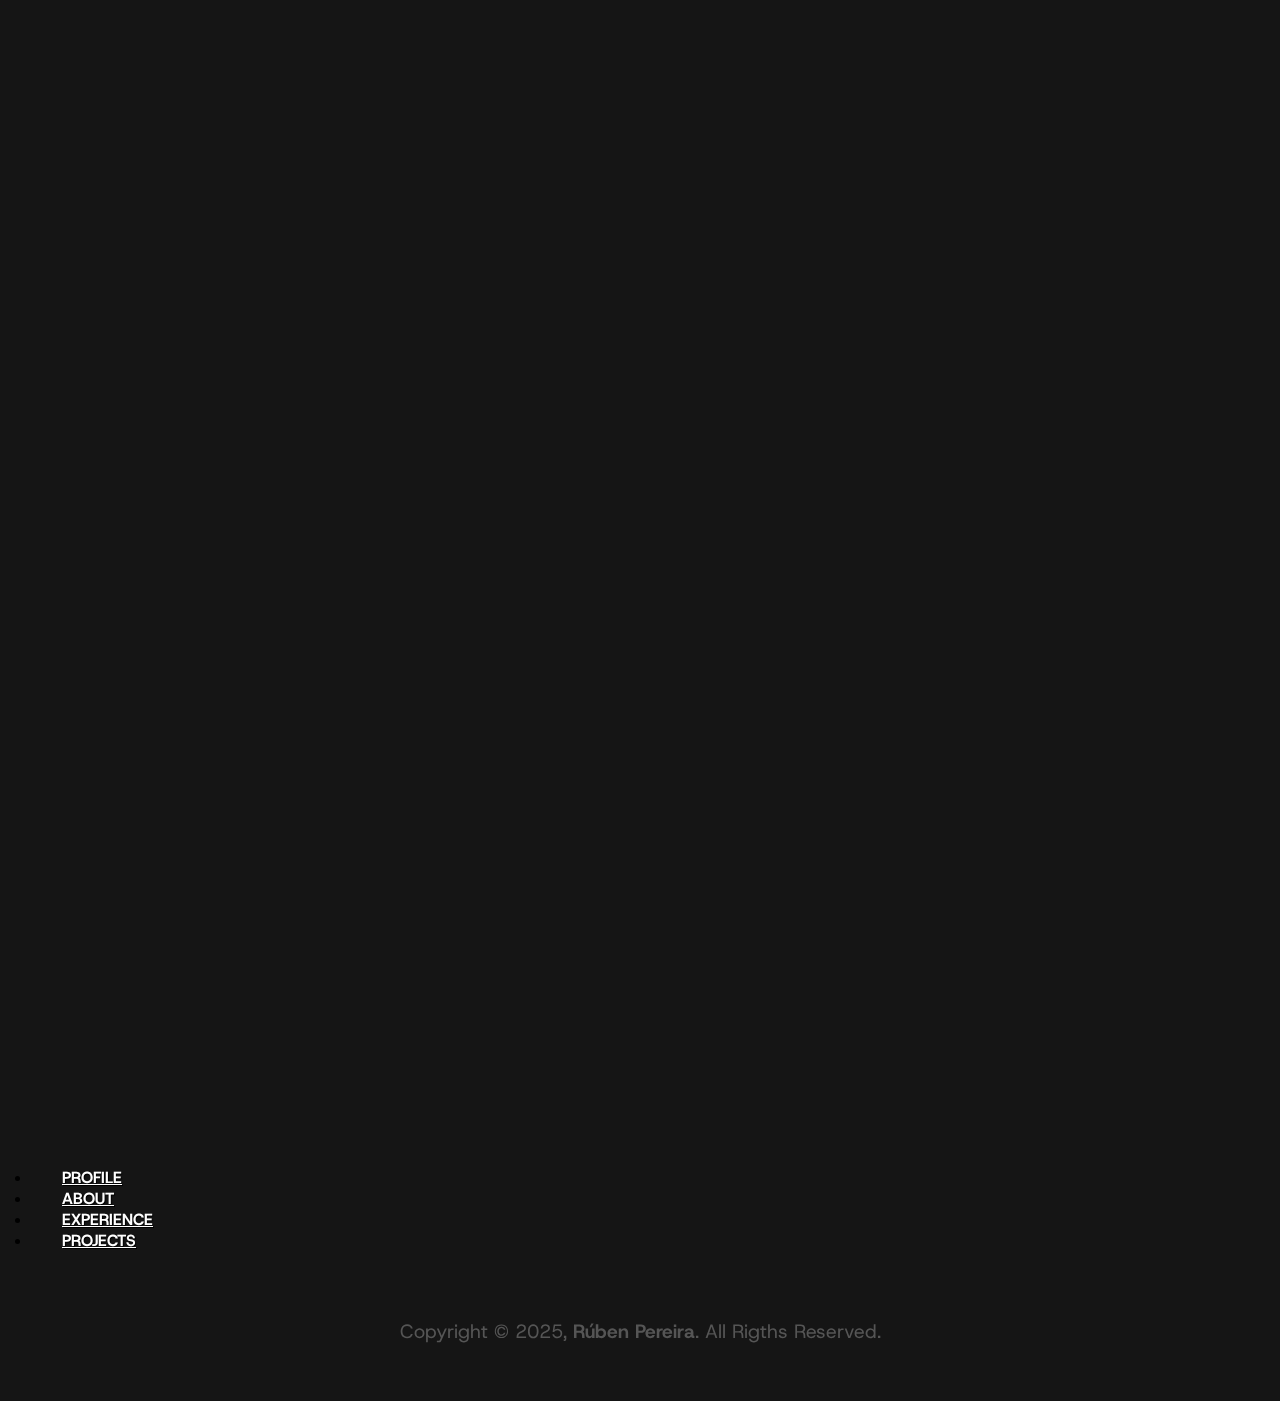
==== commit a85a72d3: "Update index.html" ====
--- a/index.html
+++ b/index.html
@@ -247,14 +247,14 @@
               <article>
                 <img src="./assets/Checkmark.png" alt="Checkmark" class="icon" />
                 <div>
-                  <h3>Kotlin (Android)</h3>
-                  <p>Basic</p>
-                </div>
-              </article>
-              <article>
-                <img src="./assets/Checkmark.png" alt="Checkmark" class="icon" />
-                <div>
-                  <h3>Swift (iOS)</h3>
+                  <h3>Kotlin</h3>
+                  <p>Basic</p>
+                </div>
+              </article>
+              <article>
+                <img src="./assets/Checkmark.png" alt="Checkmark" class="icon" />
+                <div>
+                  <h3>Swift</h3>
                   <p>Basic</p>
                 </div>
               </article>
@@ -379,4 +379,4 @@
     </script>
 </body>
 
-</html>+</html>
